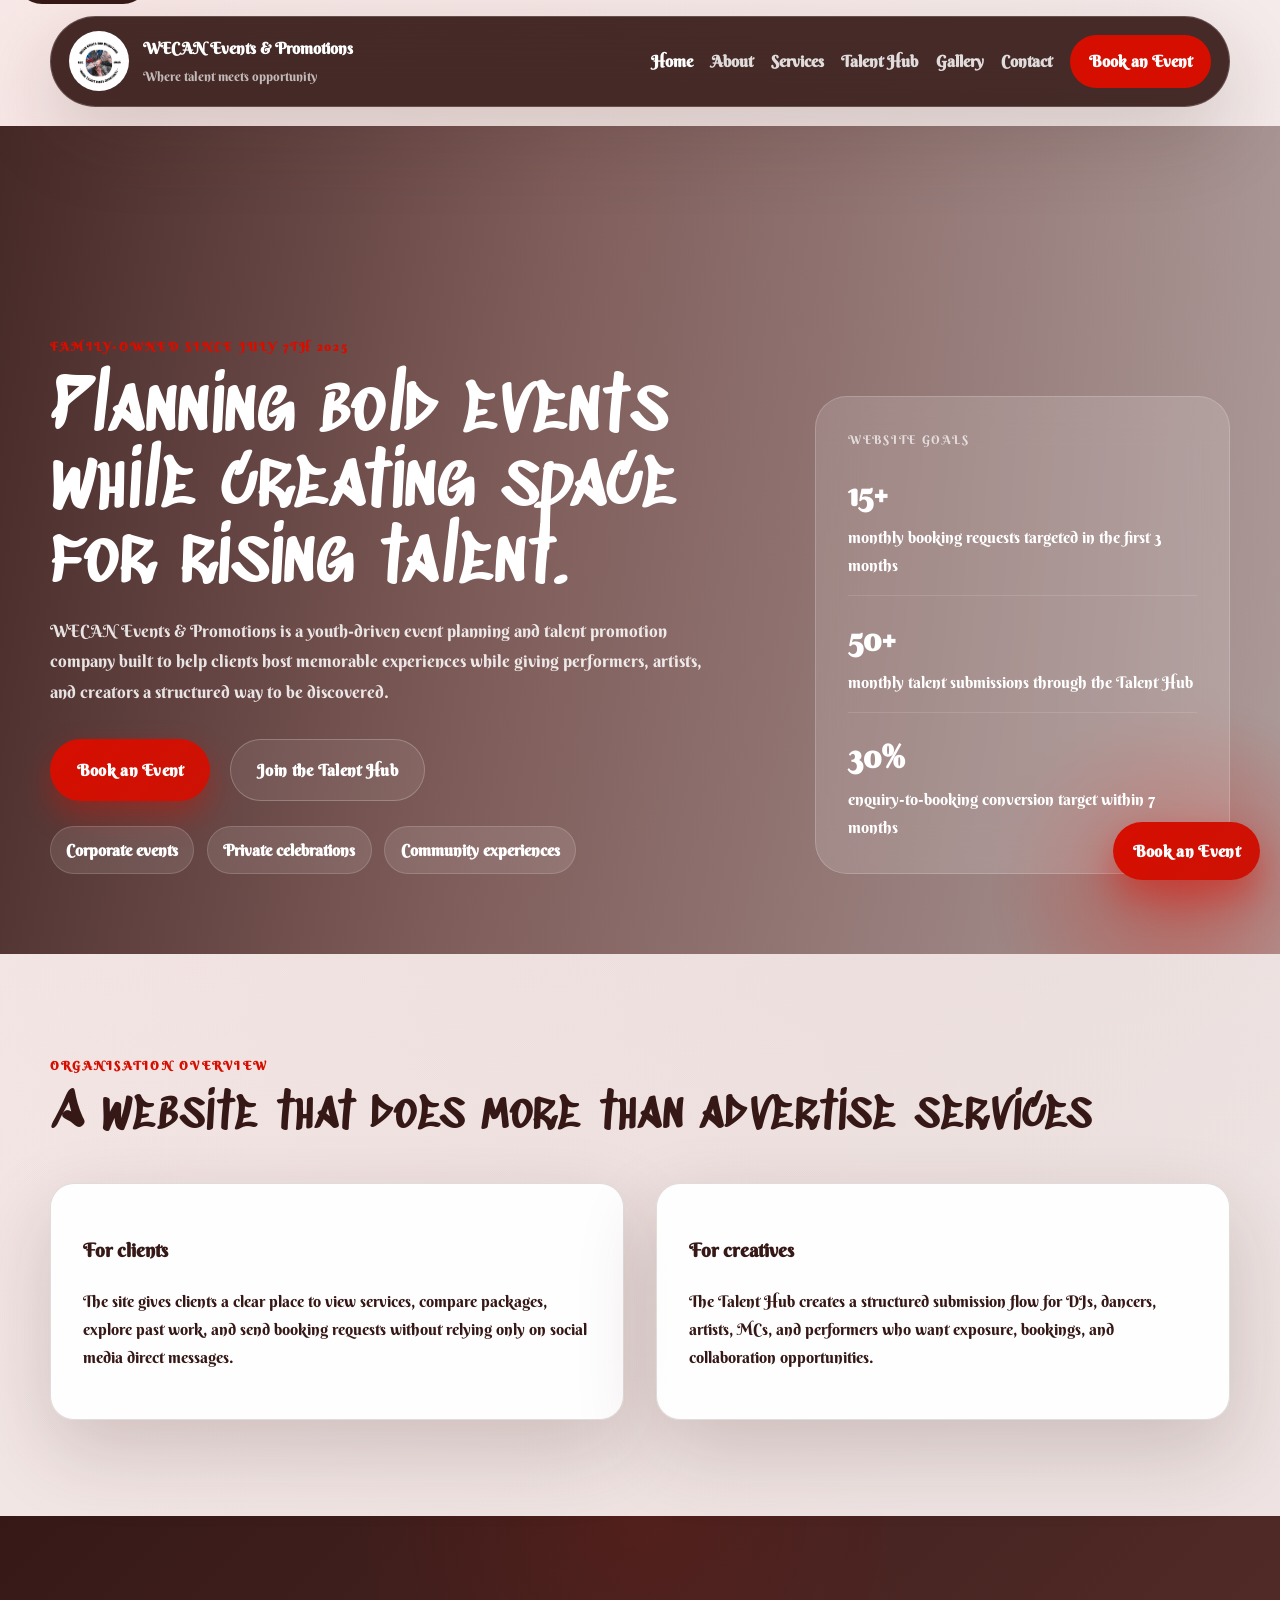
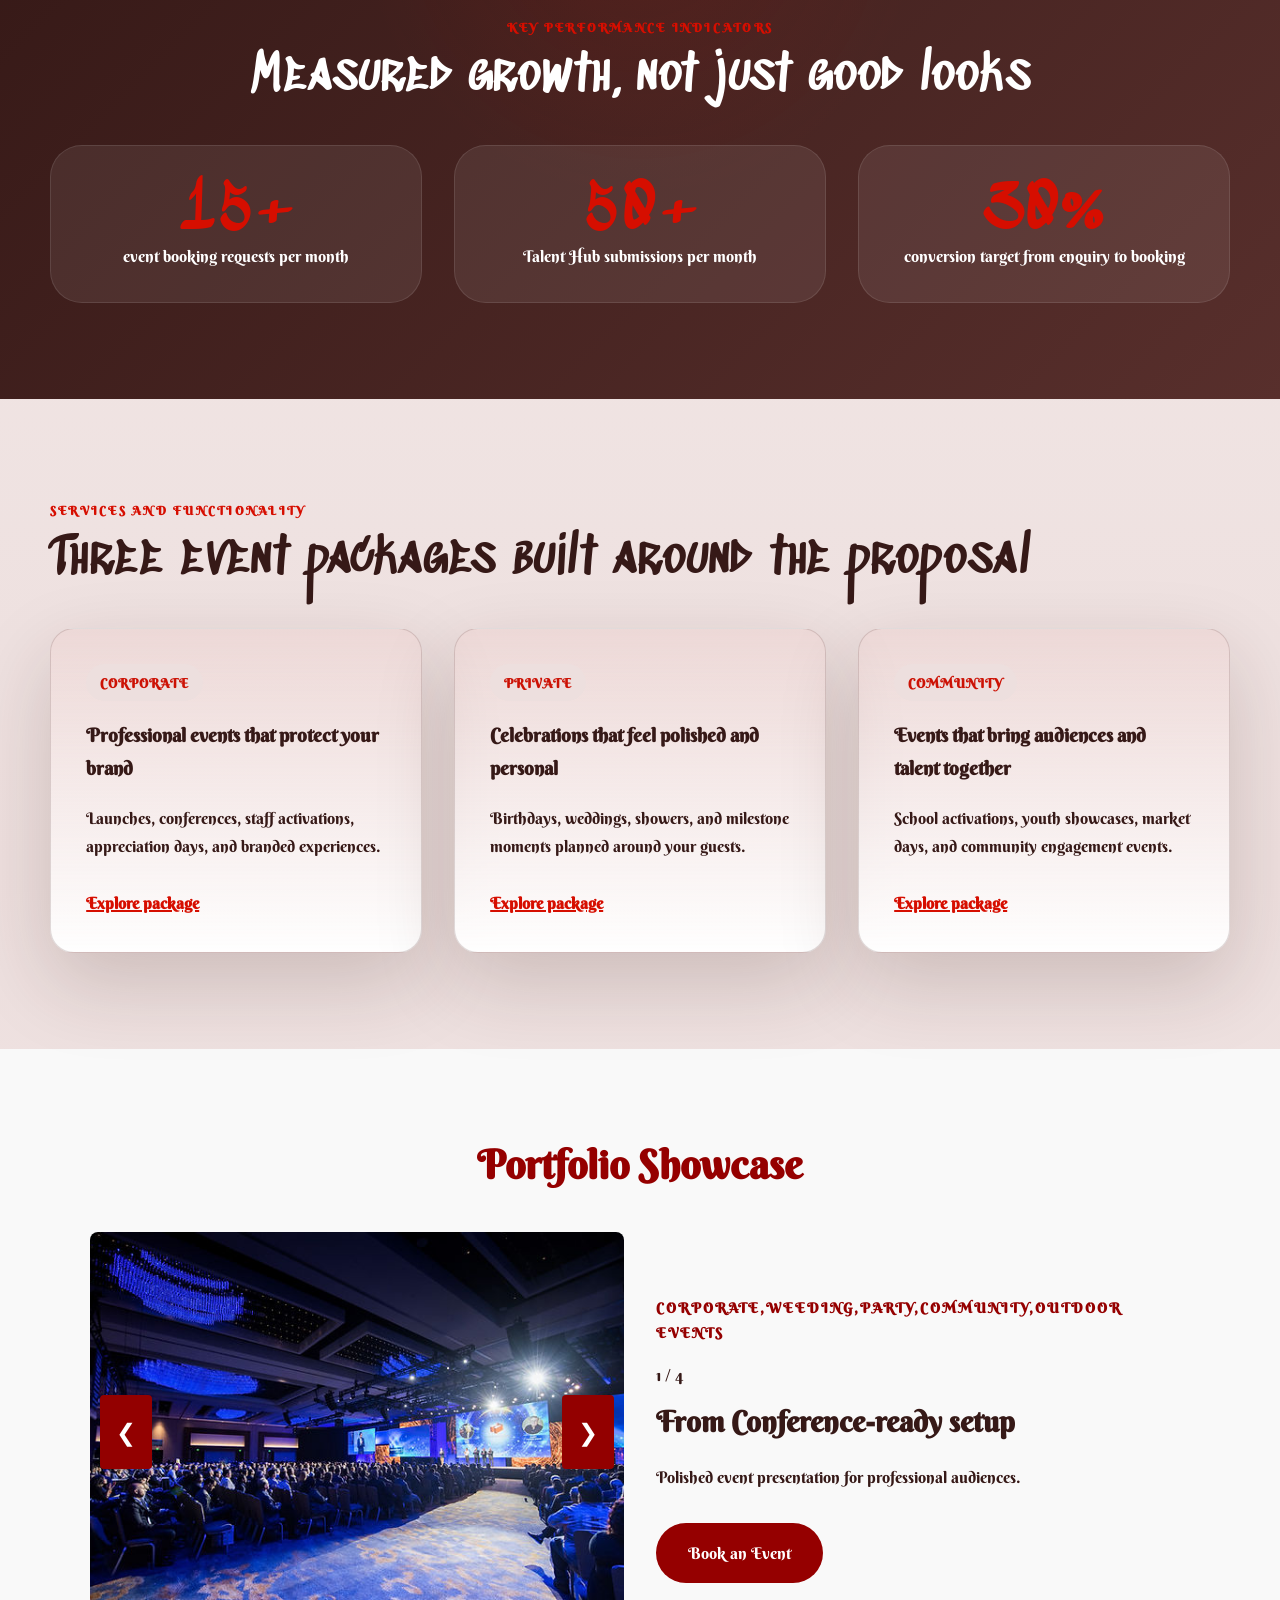
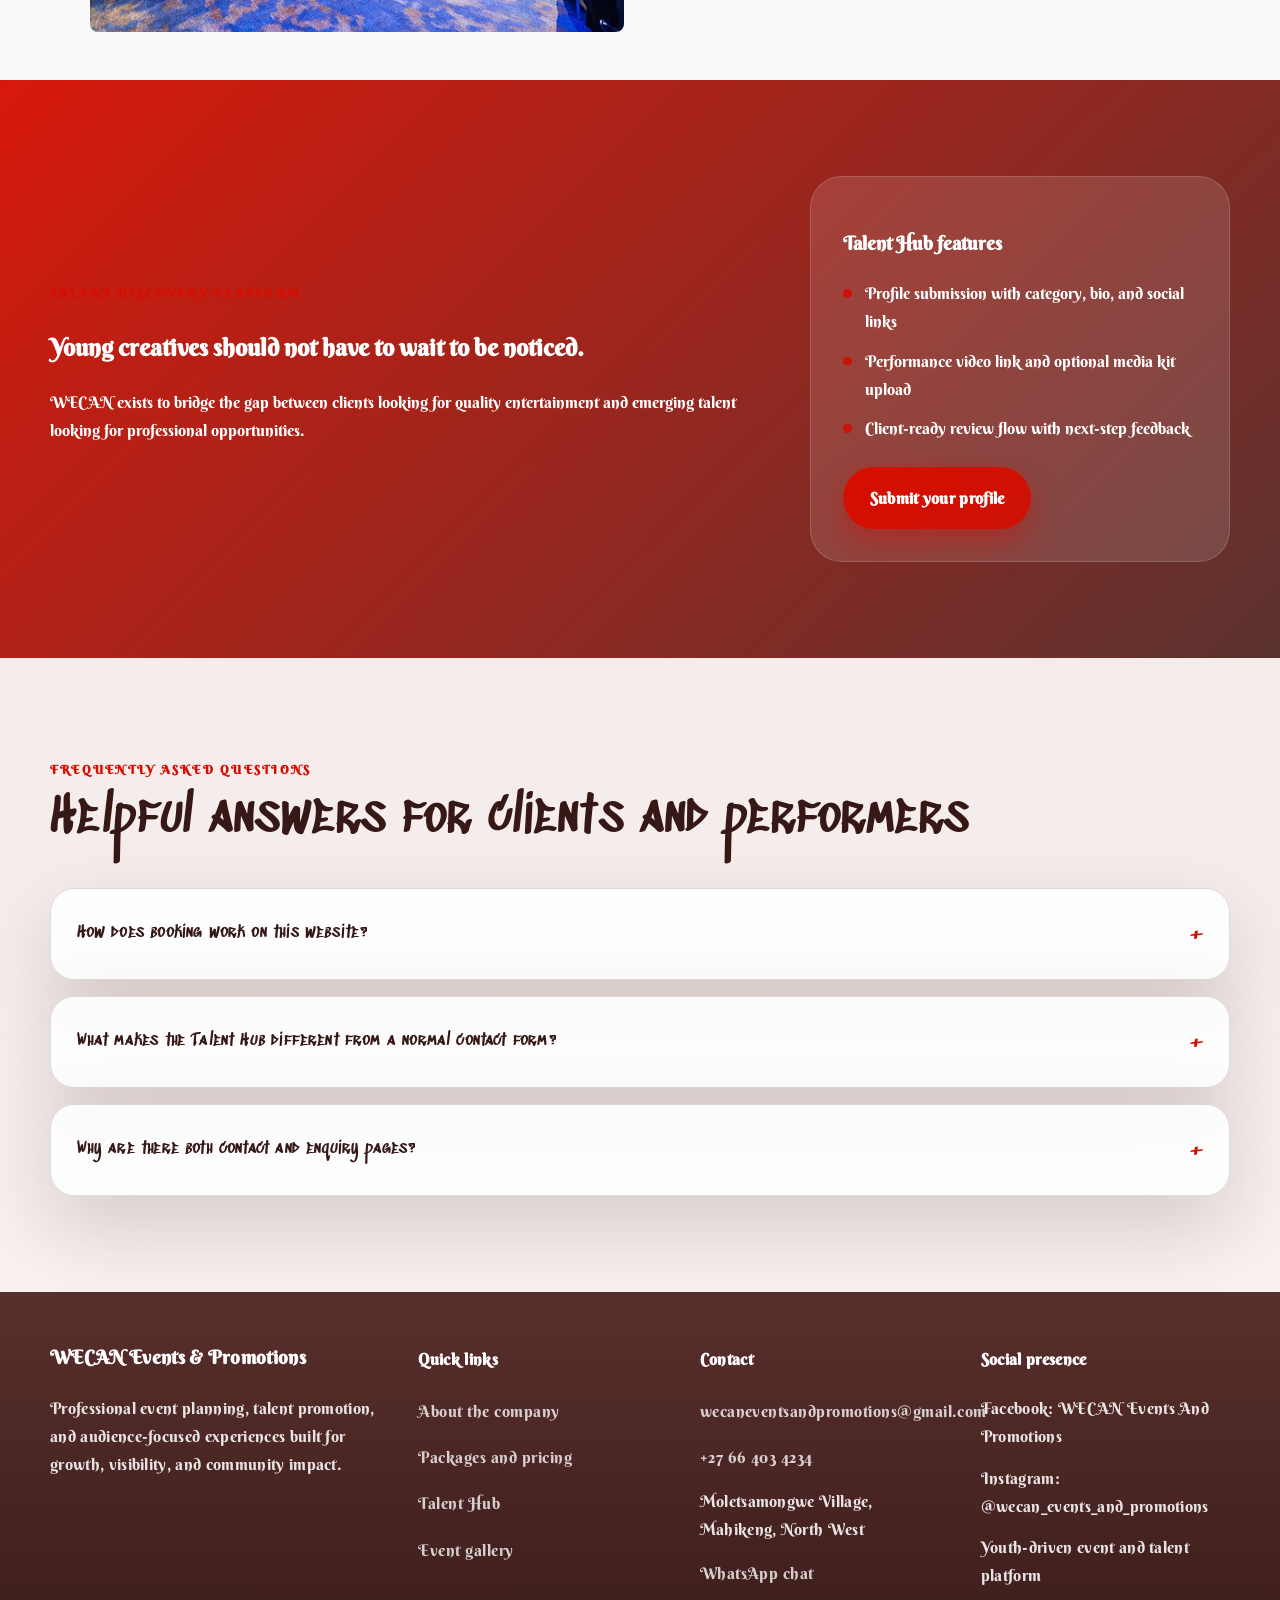
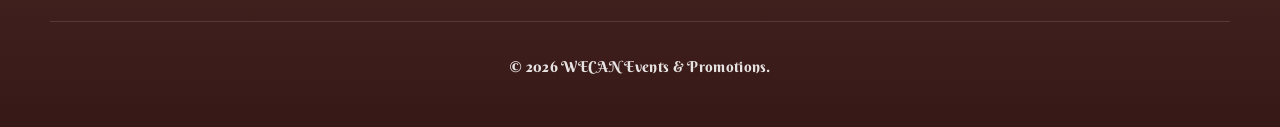
==== index.html @ 738b1f74 "fixed footer email overlapping" ====
<!DOCTYPE html>
<html lang="en">
<head>
    <meta charset="UTF-8">
    <meta name="viewport" content="width=device-width, initial-scale=1.0">
    <title>WECAN Events &amp; Promotions | Planning events and opening doors for talent</title>
    <meta name="description" content="WECAN Events &amp; Promotions plans corporate, private, and community events while creating real performance opportunities for emerging talent.">
    <meta name="keywords" content="WECAN Events, event planning, talent promotion, corporate events, private events, community events, Mahikeng events">
    <meta property="og:title" content="WECAN Events &amp; Promotions">
    <meta property="og:description" content="Professional event planning and a youth-focused talent discovery platform in Southern Africa.">
    <meta property="og:type" content="website">
    <meta property="og:image" content="images/logo.png">
    <meta property="og:url" content="https://wecan-events-and-promotions.co.za/index.html">
    <link rel="canonical" href="https://wecan-events-and-promotions.co.za/index.html">
    <link rel="preconnect" href="https://fonts.googleapis.com">
    <link rel="preconnect" href="https://fonts.gstatic.com" crossorigin>
    <link href="https://fonts.googleapis.com/css2?family=Berkshire+Swash&family=Sedgwick+Ave+Display&display=swap" rel="stylesheet">
    <link rel="stylesheet" href="css/style.css">
</head>
<body data-page="home">
    <a class="skip-link" href="#main-content">Skip to content</a>

    <!-- Shared header -->
    <header class="site-header">
        <div class="topbar shell">
            <a class="brand" href="index.html" aria-label="WECAN Events and Promotions home page">
                <img src="images/logo.png" alt="WECAN Events and Promotions logo">
                <span class="brand-copy">
                    <strong>WECAN Events &amp; Promotions</strong>
                    <small>Where talent meets opportunity</small>
                </span>
            </a>

            <button class="menu-toggle" type="button" aria-expanded="false" aria-controls="site-navigation">
                Menu
            </button>

            <nav class="site-nav" id="site-navigation" aria-label="Primary navigation">
                <a href="index.html" aria-current="page">Home</a>
                <a href="about.html">About</a>
                <a href="services.html">Services</a>
                <a href="talent.html">Talent Hub</a>
                <a href="gallery.html">Gallery</a>
                <a href="contact.html">Contact</a>
                <a class="nav-cta" href="enquiry.html">Book an Event</a>
            </nav>
        </div>
    </header>

    <main id="main-content">
        <!-- Hero -->
        <section class="hero-shell" style="--hero-image: url('images/outdoorevent.jpg');">
            <div class="shell hero-layout">
                <div class="hero-copy reveal">
                    <span class="eyebrow">Family-owned since July 7th 2025</span>
                    <h1>Planning bold events while creating space for rising talent.</h1>
                    <p class="lead">
                        WECAN Events &amp; Promotions is a youth-driven event planning and talent promotion company
                        built to help clients host memorable experiences while giving performers, artists, and creators
                        a structured way to be discovered.
                    </p>

                    <div class="button-row">
                        <a class="button button-primary" href="enquiry.html">Book an Event</a>
                        <a class="button button-secondary" href="talent.html">Join the Talent Hub</a>
                    </div>

                    <ul class="hero-tags" aria-label="Key focus areas">
                        <li>Corporate events</li>
                        <li>Private celebrations</li>
                        <li>Community experiences</li>
                    </ul>
                </div>

                <aside class="hero-panel reveal">
                    <p class="panel-label">Website goals</p>
                    <div class="panel-stat">
                        <strong>15+</strong>
                        <span>monthly booking requests targeted in the first 3 months</span>
                    </div>
                    <div class="panel-stat">
                        <strong>50+</strong>
                        <span>monthly talent submissions through the Talent Hub</span>
                    </div>
                    <div class="panel-stat">
                        <strong>30%</strong>
                        <span>enquiry-to-booking conversion target within 7 months</span>
                    </div>
                </aside>
            </div>
        </section>

        <!-- Overview -->
        <section class="section shell reveal">
            <div class="section-heading">
                <span class="eyebrow">Organisation overview</span>
                <h2>A website that does more than advertise services</h2>
            </div>

            <div class="split-grid">
                <article class="surface-card">
                    <h3>For clients</h3>
                    <p>
                        The site gives clients a clear place to view services, compare packages, explore past work,
                        and send booking requests without relying only on social media direct messages.
                    </p>
                </article>

                <article class="surface-card">
                    <h3>For creatives</h3>
                    <p>
                        The Talent Hub creates a structured submission flow for DJs, dancers, artists, MCs, and
                        performers who want exposure, bookings, and collaboration opportunities.
                    </p>
                </article>
            </div>
        </section>

        <!-- KPI counters -->
        <section class="section section-dark">
            <div class="shell">
                <div class="section-heading centered reveal">
                    <span class="eyebrow">Key performance indicators</span>
                    <h2>Measured growth, not just good looks</h2>
                </div>

                <div class="stats-grid">
                    <article class="stat-card reveal">
                        <strong data-counter="15" data-suffix="+">0</strong>
                        <span>event booking requests per month</span>
                    </article>
                    <article class="stat-card reveal">
                        <strong data-counter="50" data-suffix="+">0</strong>
                        <span>Talent Hub submissions per month</span>
                    </article>
                    <article class="stat-card reveal">
                        <strong data-counter="30" data-suffix="%">0</strong>
                        <span>conversion target from enquiry to booking</span>
                    </article>
                </div>
            </div>
        </section>

        <!-- Services preview -->
        <section class="section shell reveal">
            <div class="section-heading">
                <span class="eyebrow">Services and functionality</span>
                <h2>Three event packages built around the proposal</h2>
            </div>

            <div class="card-grid">
                <article class="service-preview-card">
                    <span class="pill">Corporate</span>
                    <h3>Professional events that protect your brand</h3>
                    <p>Launches, conferences, staff activations, appreciation days, and branded experiences.</p>
                    <a href="services.html">Explore package</a>
                </article>

                <article class="service-preview-card">
                    <span class="pill">Private</span>
                    <h3>Celebrations that feel polished and personal</h3>
                    <p>Birthdays, weddings, showers, and milestone moments planned around your guests.</p>
                    <a href="services.html">Explore package</a>
                </article>

                <article class="service-preview-card">
                    <span class="pill">Community</span>
                    <h3>Events that bring audiences and talent together</h3>
                    <p>School activations, youth showcases, market days, and community engagement events.</p>
                    <a href="services.html">Explore package</a>
                </article>
            </div>
        </section>

        <!-- Gallery preview -->
        <section class="portfolio-section">
    <h2>Portfolio Showcase</h2>
    
    <div class="portfolio-container">
        <!-- Slideshow -->
        <div class="slideshow">
            <div class="slide active">
                <img src="images/corporate.jpg" alt="Corporate event">
            </div>
            <div class="slide">
                <img src="images/wedding.jpg" alt="Wedding event">
            </div>
            <div class="slide">
                <img src="images/party.jpg" alt="Party event">
            </div>
            <div class="slide">
                <img src="images/outdoorevent.jpg" alt="Outdoor event">
            </div>

            <button class="prev" onclick="changeSlide(-1)">❮</button>
            <button class="next" onclick="changeSlide(1)">❯</button>
        </div>
        
        <!-- Info on the right -->
        <div class="portfolio-info">
            <h3 class="category">CORPORATE,WEEDING,PARTY,COMMUNITY,OUTDOOR EVENTS</h3><div class="slide-indicator">1 / 4</div>
            <h4>From Conference-ready setup </h4>
            <p>Polished event presentation for professional audiences.</p>
            <a href="enquiry.html" class="book-btn">Book an Event</a>
        </div>
    </div>
</section>

        <!-- Talent CTA -->
        <section class="section section-accent">
            <div class="shell two-column-callout">
                <div class="reveal">
                    <span class="eyebrow">Talent discovery platform</span>
                    <h2>Young creatives should not have to wait to be noticed.</h2>
                    <p>
                        WECAN exists to bridge the gap between clients looking for quality entertainment and emerging
                        talent looking for professional opportunities.
                    </p>
                </div>

                <div class="checklist-card reveal">
                    <h3>Talent Hub features</h3>
                    <ul class="checklist">
                        <li>Profile submission with category, bio, and social links</li>
                        <li>Performance video link and optional media kit upload</li>
                        <li>Client-ready review flow with next-step feedback</li>
                    </ul>
                    <a class="button button-primary" href="talent.html">Submit your profile</a>
                </div>
            </div>
        </section>

        <!-- FAQ accordion -->
        <section class="section shell reveal">
            <div class="section-heading">
                <span class="eyebrow">Frequently asked questions</span>
                <h2>Helpful answers for clients and performers</h2>
            </div>

            <div class="accordion" data-accordion>
                <article class="accordion-item">
                    <button class="accordion-trigger" type="button" aria-expanded="false">
                        How does booking work on this website?
                    </button>
                    <div class="accordion-panel">
                        <p>
                            Clients complete the enquiry form, choose an event package, and share the date, guest count,
                            location, and goals. The website then gives a quick budget estimate and WECAN follows up with
                            a tailored consultation.
                        </p>
                    </div>
                </article>

                <article class="accordion-item">
                    <button class="accordion-trigger" type="button" aria-expanded="false">
                        What makes the Talent Hub different from a normal contact form?
                    </button>
                    <div class="accordion-panel">
                        <p>
                            The Talent Hub is designed specifically for creatives. It captures a performance category,
                            short bio, city, social links, and media so the team can review submissions professionally.
                        </p>
                    </div>
                </article>

                <article class="accordion-item">
                    <button class="accordion-trigger" type="button" aria-expanded="false">
                        Why are there both contact and enquiry pages?
                    </button>
                    <div class="accordion-panel">
                        <p>
                            The enquiry page focuses on event bookings and pricing. The contact page is for general
                            messages, partnerships, press, feedback, and other communication that is not a booking request.
                        </p>
                    </div>
                </article>
            </div>
        </section>
    </main>

    <!-- Shared footer -->
    <footer class="site-footer">
        <div class="shell footer-grid">
            <div>
                <h3>WECAN Events &amp; Promotions</h3>
                <p>
                    Professional event planning, talent promotion, and audience-focused experiences built for growth,
                    visibility, and community impact.
                </p>
            </div>

            <div>
                <h4>Quick links</h4>
                <ul class="footer-links">
                    <li><a href="about.html">About the company</a></li>
                    <li><a href="services.html">Packages and pricing</a></li>
                    <li><a href="talent.html">Talent Hub</a></li>
                    <li><a href="gallery.html">Event gallery</a></li>
                </ul>
            </div>

            <div>
                <h4>Contact</h4>
                <ul class="footer-links">
                    <li><a href="mailto:wecaneventsandpromotions@gmail.com">wecaneventsandpromotions@gmail.com</a></li>
                    <li><a href="tel:+27664034234">+27 66 403 4234</a></li>
                    <li>Moletsamongwe Village, Mahikeng, North West</li>
                    <li><a href="https://wa.me/27664034234">WhatsApp chat</a></li>
                </ul>
            </div>

            <div>
                <h4>Social presence</h4>
                <ul class="footer-links">
                    <li>Facebook: WECAN Events And Promotions</li>
                    <li>Instagram: @wecan_events_and_promotions</li>
                    <li>Youth-driven event and talent platform</li>
                </ul>
            </div>
        </div>

        <div class="shell footer-bottom">
            <p>&copy; <span id="current-year">2026</span> WECAN Events &amp; Promotions.</p>
        </div>
    </footer>

    <a class="floating-cta" href="enquiry.html">Book an Event</a>

    <script src="js/main.js" defer></script>
</body>
</html>
---- css/style.css ----
:root {
    /* Handcrafted Warm Color System from Website Stylekit */
    --bg: #FAF5F4;
    --bg-soft: #EDDFDE;
    --surface: rgba(255, 255, 255, 0.95);
    --surface-strong: #FFFFFF;
    --ink: #361917;
    --ink-soft: #582F2C;
    --brand: #D60E00;
    --brand-deep: #CC1205;
    --brand-soft: #EDDFDE;
    --accent: #CC1205;
    --accent-soft: #D60E00;
    --dark: #361917;
    --dark-soft: #582F2C;
    --brown: #6B4A47;
    --line: rgba(54, 25, 23, 0.15);
    --shadow: 0 30px 80px rgba(54, 25, 23, 0.18);
    --shadow-strong: 0 40px 100px rgba(54, 25, 23, 0.25);
    --radius-xl: 32px;
    --radius-lg: 24px;
    --radius-md: 18px;
    --radius-sm: 12px;
    --shell: min(1180px, calc(100vw - 2.5rem));
}

/* Global reset and defaults */
*,
*::before,
*::after {
    box-sizing: border-box;
}

html {
    scroll-behavior: smooth;
}

body {
    margin: 0;
    font-family: 'Berkshire Swash', cursive;
    font-size: 1rem;
    line-height: 1.75;
    color: var(--ink);
    background:
        radial-gradient(circle at top left, rgba(214, 14, 0, 0.06), transparent 35%),
        radial-gradient(circle at 85% 15%, rgba(107, 74, 71, 0.08), transparent 30%),
        linear-gradient(180deg, #FAF5F4 0%, #EDDFDE 50%, #FAF5F4 100%);
}

img {
    max-width: 100%;
    display: block;
}

a {
    color: inherit;
}

button,
input,
select,
textarea {
    font: inherit;
}

button {
    cursor: pointer;
}

iframe {
    border: 0;
}

[hidden],
.is-hidden {
    display: none !important;
}

.shell {
    width: var(--shell);
    margin: 0 auto;
}

.skip-link {
    position: absolute;
    left: 1rem;
    top: -3rem;
    background: var(--dark);
    color: #fff;
    padding: 0.75rem 1rem;
    border-radius: 999px;
    z-index: 1000;
    text-decoration: none;
}

.skip-link:focus {
    top: 1rem;
}

.eyebrow {
    display: inline-flex;
    align-items: center;
    gap: 0.5rem;
    font-size: 0.78rem;
    letter-spacing: 0.18em;
    text-transform: uppercase;
    color: var(--brand);
    font-weight: 900;
}

.lead {
    font-size: 1.08rem;
    color: rgba(255, 255, 255, 0.86);
}

.button-row {
    display: flex;
    flex-wrap: wrap;
    gap: 1.25rem;
    margin: 2rem 0 1.5rem;
}

.button {
    display: inline-flex;
    align-items: center;
    justify-content: center;
    gap: 0.6rem;
    min-height: 3.2rem;
    padding: 1rem 1.6rem;
    border-radius: 999px;
    border: 1px solid transparent;
    font-weight: 700;
    text-decoration: none;
    letter-spacing: 0.02em;
    transition: transform 180ms ease, box-shadow 180ms ease, background-color 180ms ease, color 180ms ease;
}

.button:hover,
.button:focus-visible {
    transform: translateY(-2px);
}

.button-primary {
    background: linear-gradient(135deg, var(--brand) 0%, var(--accent) 100%);
    color: #FFFFFF;
    box-shadow: 0 14px 30px rgba(214, 14, 0, 0.4);
}

.button-secondary {
    background: rgba(255, 255, 255, 0.08);
    border-color: rgba(255, 255, 255, 0.22);
    color: #fff;
}

.section {
    padding: 6rem 0;
}

.section-dark {
    background:
        radial-gradient(circle at top, rgba(214, 14, 0, 0.1), transparent 35%),
        linear-gradient(135deg, var(--dark) 0%, var(--dark-soft) 100%);
    color: #fff;
}

.section-accent {
    background:
        linear-gradient(135deg, rgba(214, 14, 0, 0.95) 0%, rgba(88, 47, 44, 0.98) 100%);
    color: #fff;
}

.section-heading {
    margin-bottom: 2.5rem;
}

.section-heading.centered {
    text-align: center;
}

.section-heading h2,
.hero-copy h1,
.page-hero-copy h1,
.feature-copy h2,
.mission-card h3,
.stat-card strong,
.accordion-trigger,
.status-panel h3,
.lightbox-copy h2 {
    font-family: 'Sedgwick Ave Display', cursive;
    font-weight: 400;
}

.section-heading h2 {
    margin: 0.5rem 0 0;
    font-size: clamp(2rem, 4vw, 3.4rem);
    line-height: 1.12;
}

/* Header and navigation */
.site-header {
    position: sticky;
    top: 0;
    z-index: 40;
    padding-top: 1rem;
}

.topbar {
    display: flex;
    align-items: center;
    justify-content: space-between;
    gap: 1rem;
    padding: 0.9rem 1.1rem;
    border: 1px solid rgba(255, 255, 255, 0.18);
    border-radius: 999px;
    backdrop-filter: blur(20px);
    background: rgba(54, 25, 23, 0.92);
    box-shadow: var(--shadow);
}

.brand {
    display: inline-flex;
    align-items: center;
    gap: 0.9rem;
    text-decoration: none;
    color: #fff;
    min-width: 0;
}

.brand img {
    width: 60px;
    height: 60px;
    border-radius: 50%;
    object-fit: cover;
    background: #fff;
    border: 2px solid rgba(255, 255, 255, 0.18);
}

.brand-copy {
    display: grid;
    gap: 0.15rem;
}

.brand-copy strong {
    font-size: 0.98rem;
}

.brand-copy small {
    color: rgba(255, 255, 255, 0.68);
}

.site-nav {
    display: flex;
    align-items: center;
    gap: 1.1rem;
}

.site-nav a {
    color: rgba(255, 255, 255, 0.84);
    text-decoration: none;
    font-weight: 700;
    transition: color 180ms ease;
}

.site-nav a:hover,
.site-nav a:focus-visible,
.site-nav a[aria-current="page"] {
    color: #fff;
}

.nav-cta {
    padding: 0.78rem 1.2rem;
    background: var(--brand);
    color: #fff !important;
    border-radius: 999px;
    font-weight: 700;
}

.menu-toggle {
    display: none;
    padding: 0.8rem 1rem;
    border-radius: 999px;
    border: 1px solid rgba(255, 255, 255, 0.18);
    background: transparent;
    color: #fff;
    font-weight: 800;
}

/* Hero sections */
.hero-shell,
.page-hero {
    position: relative;
    margin-top: 1.2rem;
    overflow: hidden;
}

.hero-shell::before,
.page-hero::before {
    content: "";
    position: absolute;
    inset: 0;
    background:
        linear-gradient(100deg, rgba(54, 25, 23, 0.92) 0%, rgba(88, 47, 44, 0.75) 40%, rgba(54, 25, 23, 0.35) 100%),
        var(--hero-image) center / cover no-repeat;
}

.hero-shell::after,
.page-hero::after {
    content: "";
    position: absolute;
    inset: auto -6rem -8rem auto;
    width: 24rem;
    height: 24rem;
    border-radius: 50%;
    background: radial-gradient(circle, rgba(214, 14, 0, 0.35), transparent 68%);
    filter: blur(10px);
}

.hero-layout,
.page-hero-copy {
    position: relative;
    z-index: 1;
}

.hero-layout {
    display: grid;
    grid-template-columns: minmax(0, 1.5fr) minmax(280px, 0.85fr);
    gap: 2rem;
    align-items: end;
    min-height: min(92vh, 880px);
    padding: 7rem 0 5rem;
}

.hero-copy h1,
.page-hero-copy h1 {
    margin: 0.9rem 0 1rem;
    color: #fff;
    font-size: clamp(2.6rem, 6vw, 5.2rem);
    line-height: 0.98;
}

.hero-copy p,
.page-hero-copy p {
    max-width: 42rem;
    color: rgba(255, 255, 255, 0.86);
}

.hero-tags {
    display: flex;
    flex-wrap: wrap;
    gap: 0.8rem;
    padding: 0;
    margin: 1.6rem 0 0;
    list-style: none;
}

.hero-tags li {
    padding: 0.55rem 0.95rem;
    border-radius: 999px;
    background: rgba(255, 255, 255, 0.11);
    border: 1px solid rgba(255, 255, 255, 0.15);
    color: #fff;
    font-weight: 700;
}

.hero-panel {
    padding: 2rem;
    border-radius: var(--radius-xl);
    background: rgba(255, 255, 255, 0.14);
    backdrop-filter: blur(20px);
    border: 1px solid rgba(255, 255, 255, 0.18);
    color: #fff;
}

.panel-label {
    margin: 0 0 1rem;
    text-transform: uppercase;
    letter-spacing: 0.14em;
    font-size: 0.78rem;
    color: rgba(255, 255, 255, 0.7);
}

.panel-stat + .panel-stat {
    margin-top: 1rem;
    padding-top: 1rem;
    border-top: 1px solid rgba(255, 255, 255, 0.12);
}

.panel-stat strong {
    display: block;
    font-size: 2rem;
}

.page-hero {
    padding: 6rem 0 3.5rem;
}

.page-hero-copy {
    padding: 6rem 0 4rem;
}

/* Cards and layout helpers */
.split-grid,
.card-grid,
.footer-grid,
.location-grid,
.timeline-grid,
.stats-grid,
.form-layout,
.two-column-callout {
    display: grid;
    gap: 2rem;
}

.split-grid {
    grid-template-columns: repeat(2, minmax(0, 1fr));
}

.card-grid {
    grid-template-columns: repeat(3, minmax(0, 1fr));
}

.footer-grid {
    grid-template-columns: 1.35fr repeat(3, minmax(0, 1fr));
}

.timeline-grid {
    grid-template-columns: repeat(auto-fit, minmax(220px, 1fr));
}

.two-column-callout {
    grid-template-columns: minmax(0, 1fr) minmax(280px, 420px);
    align-items: center;
}

.surface-card,
.service-preview-card,
.mission-card,
.profile-card,
.timeline-card,
.status-panel,
.location-card {
    padding: 2rem;
    border-radius: var(--radius-lg);
    background: var(--surface);
    border: 1px solid var(--line);
    box-shadow: var(--shadow);
}

.section-dark .mission-card,
.section-dark .timeline-card,
.section-dark .location-card,
.section-accent .timeline-card {
    background: rgba(255, 255, 255, 0.09);
    border-color: rgba(255, 255, 255, 0.16);
    color: #fff;
}

.section-dark .timeline-card span,
.section-accent .timeline-card span {
    color: var(--accent-soft);
}

.tinted-card {
    background: linear-gradient(180deg, rgba(214, 14, 0, 0.08), rgba(255, 255, 255, 0.94));
}

.pill {
    display: inline-flex;
    width: fit-content;
    padding: 0.45rem 0.85rem;
    border-radius: 999px;
    background: var(--brand-soft);
    color: var(--brand-deep);
    font-size: 0.8rem;
    font-weight: 700;
    letter-spacing: 0.08em;
    text-transform: uppercase;
}

.service-preview-card {
    background: linear-gradient(180deg, rgba(214, 14, 0, 0.04), rgba(255, 255, 255, 0.96));
    padding: 2.2rem;
}

.service-preview-card a {
    display: inline-flex;
    margin-top: 0.8rem;
    font-weight: 900;
    color: var(--brand);
    text-decoration-thickness: 2px;
}

.feature-band {
    display: grid;
    grid-template-columns: minmax(0, 1fr) minmax(280px, 440px);
    gap: 2rem;
    align-items: center;
}

.image-stack {
    display: grid;
    gap: 0.9rem;
    grid-template-columns: 1fr 1fr;
}

.image-stack img {
    min-height: 180px;
    border-radius: var(--radius-lg);
    object-fit: cover;
    box-shadow: var(--shadow);
}

.image-stack img:first-child {
    grid-column: 1 / -1;
}

.checklist-card {
    padding: 2rem;
    border-radius: var(--radius-xl);
    border: 1px solid rgba(255, 255, 255, 0.16);
    background: rgba(255, 255, 255, 0.12);
}

.checklist {
    list-style: none;
    padding: 0;
    margin: 1.1rem 0 1.6rem;
}

.checklist li {
    position: relative;
    padding-left: 1.4rem;
    margin-top: 0.7rem;
}

.checklist li::before {
    content: "";
    position: absolute;
    left: 0;
    top: 0.62rem;
    width: 0.55rem;
    height: 0.55rem;
    border-radius: 50%;
    background: var(--accent);
}

.checklist.compact {
    margin: 1rem 0;
}

.stats-grid {
    grid-template-columns: repeat(3, minmax(0, 1fr));
}

.stat-card {
    padding: 2rem;
    border-radius: var(--radius-xl);
    background: rgba(255, 255, 255, 0.08);
    border: 1px solid rgba(255, 255, 255, 0.1);
    text-align: center;
}

.stat-card strong {
    display: block;
    font-size: clamp(2.6rem, 5vw, 4.5rem);
    line-height: 1;
    color: var(--accent-soft);
}

.timeline-card span {
    display: inline-flex;
    margin-bottom: 1rem;
    font-size: 0.95rem;
    font-weight: 900;
    letter-spacing: 0.12em;
    text-transform: uppercase;
}

.service-meta {
    display: flex;
    flex-direction: column;
    gap: 0.25rem;
    margin-top: 1rem;
    color: var(--ink-soft);
}

/* Services page */
.filter-shell {
    display: grid;
    gap: 1rem;
    margin-bottom: 2rem;
}

.search-field {
    display: grid;
    gap: 0.55rem;
    max-width: 38rem;
}

.search-field span {
    font-weight: 800;
}

.search-field input,
.field input,
.field select,
.field textarea {
    width: 100%;
    border: 1px solid rgba(63, 31, 93, 0.16);
    border-radius: var(--radius-sm);
    background: rgba(255, 255, 255, 0.92);
    padding: 0.95rem 1rem;
    color: var(--ink);
    transition: border-color 180ms ease, box-shadow 180ms ease, background-color 180ms ease;
}

.search-field input:focus,
.field input:focus,
.field select:focus,
.field textarea:focus {
    outline: none;
    border-color: var(--brand);
    box-shadow: 0 0 0 4px rgba(106, 13, 173, 0.12);
    background: #fff;
}

.filter-bar {
    display: flex;
    flex-wrap: wrap;
    gap: 0.75rem;
}

.filter-chip {
    padding: 0.72rem 1.1rem;
    border-radius: 999px;
    border: 1px solid var(--line);
    background: rgba(255, 255, 255, 0.86);
    color: var(--ink);
    font-weight: 800;
}

.filter-chip.is-active {
    background: var(--dark);
    color: #fff;
    border-color: var(--dark);
}

.services-grid {
    display: grid;
    grid-template-columns: repeat(3, minmax(0, 1fr));
    gap: 1.5rem;
}

.service-card,
.gallery-card {
    overflow: hidden;
    border-radius: var(--radius-xl);
    background: rgba(255, 255, 255, 0.92);
    border: 1px solid var(--line);
    box-shadow: var(--shadow);
}

.service-card img,
.gallery-card img {
    width: 100%;
    height: 235px;
    object-fit: cover;
}

.service-card-body,
.gallery-card-body {
    padding: 1.6rem;
}

.gallery-grid {
    display: grid;
    grid-template-columns: repeat(3, minmax(0, 1fr));
    gap: 2rem;
    margin-top: 2rem;
}

.gallery-card .button {
    margin-top: 0.9rem;
}

.empty-state {
    margin-top: 1rem;
    padding: 1rem 1.2rem;
    border-radius: var(--radius-md);
    background: rgba(255, 255, 255, 0.72);
    border: 1px dashed rgba(54, 25, 23, 0.25);
}

.table-wrapper {
    overflow-x: auto;
    border-radius: var(--radius-lg);
}

.comparison-table {
    width: 100%;
    border-collapse: collapse;
    overflow: hidden;
    background: rgba(255, 255, 255, 0.05);
}

.comparison-table th,
.comparison-table td {
    padding: 1rem 1.1rem;
    border-bottom: 1px solid rgba(255, 255, 255, 0.12);
    text-align: left;
}

.comparison-table thead th {
    background: rgba(255, 255, 255, 0.08);
    color: #EDDFDE;
    font-weight: 700;
    letter-spacing: 0.02em;
    padding: 1.2rem 1.1rem;
}

/* Forms */
.form-layout {
    grid-template-columns: minmax(0, 1.4fr) minmax(280px, 0.8fr);
    align-items: start;
}

.form-shell {
    padding: 2rem;
    border-radius: var(--radius-xl);
    background: rgba(255, 255, 255, 0.96);
    border: 1px solid var(--line);
    box-shadow: var(--shadow);
}

.field-grid {
    display: grid;
    grid-template-columns: repeat(2, minmax(0, 1fr));
    gap: 1rem;
}

.field {
    display: grid;
    gap: 0.5rem;
}

.field span,
.field legend {
    font-weight: 900;
}

.field-full {
    grid-column: 1 / -1;
}

.checkbox-group {
    padding: 1rem;
    border: 1px solid rgba(214, 14, 0, 0.2);
    border-radius: var(--radius-sm);
    background: rgba(214, 14, 0, 0.04);
}

.checkbox-group legend {
    padding: 0 0.3rem;
}

.checkbox-group label,
.consent-field {
    display: flex;
    gap: 0.7rem;
    align-items: flex-start;
    margin-top: 0.6rem;
}

.consent-field {
    margin: 1.1rem 0 1.35rem;
    font-weight: 700;
}

.status-panel {
    position: sticky;
    top: 7.5rem;
    background: linear-gradient(180deg, rgba(255, 255, 255, 0.96), rgba(247, 240, 255, 0.96));
}

.status-panel h3 {
    margin-top: 0;
    font-size: 1.8rem;
}

.status-panel .response-highlight {
    display: inline-flex;
    margin-top: 0.8rem;
    padding: 0.45rem 0.8rem;
    border-radius: 999px;
    background: var(--brand-soft);
    color: var(--brand-deep);
    font-weight: 900;
}

.status-panel .response-group {
    margin-top: 1rem;
    padding-top: 1rem;
    border-top: 1px solid var(--line);
}

/* Contact maps */
.location-grid {
    grid-template-columns: repeat(2, minmax(0, 1fr));
}

.location-card {
    background: rgba(255, 255, 255, 0.08);
    border-color: rgba(255, 255, 255, 0.12);
}

.map-frame {
    width: 100%;
    min-height: 320px;
    margin-top: 1rem;
    border-radius: var(--radius-md);
}

/* Lightbox */
.lightbox {
    position: fixed;
    inset: 0;
    z-index: 60;
    display: grid;
    place-items: center;
}

.lightbox-backdrop {
    position: absolute;
    inset: 0;
    background: rgba(10, 6, 16, 0.82);
    backdrop-filter: blur(10px);
}

.lightbox-dialog {
    position: relative;
    z-index: 1;
    width: min(92vw, 920px);
    max-height: calc(100vh - 3rem);
    overflow: auto;
    padding: 1.1rem;
    border-radius: var(--radius-xl);
    background: rgba(255, 255, 255, 0.96);
    box-shadow: var(--shadow);
}

.lightbox-dialog img {
    width: 100%;
    max-height: 70vh;
    object-fit: cover;
    border-radius: var(--radius-lg);
}

.lightbox-close {
    position: sticky;
    top: 0.2rem;
    margin-left: auto;
    display: inline-flex;
    padding: 0.7rem 1rem;
    border-radius: 999px;
    border: 1px solid var(--line);
    background: #fff;
    font-weight: 800;
}

.lightbox-copy {
    padding: 1.2rem 0 0.4rem;
}

.lightbox-copy h2 {
    margin: 0;
    font-size: 2rem;
}

/* Footer */
.site-footer {
    padding: 2rem 1rem;
    background: linear-gradient(180deg, #582F2C 0%, #361917 100%);
    color: rgba(255, 255, 255, 0.88);
    letter-spacing: 0.02em;
}

.site-footer h3,
.site-footer h4 {
    color: #fff;
}

.footer-links {
    list-style: none;
    padding: 0;
    margin: 0.7rem 0 0;
}

.footer-links li {
    margin-top: 0.85rem;
}

.footer-links a {
    color: rgba(255, 255, 255, 0.78);
    text-decoration: none;
    display: inline-block;
    padding: 0.15rem 0;
    letter-spacing: 0.03em;
}

.footer-bottom {
    margin-top: 2rem;
    padding-top: 1rem;
    border-top: 1px solid rgba(255, 255, 255, 0.12);
    text-align: center;
    font-size: 0.95rem;
}

.floating-cta {
    position: fixed;
    right: 1.25rem;
    bottom: 1.25rem;
    z-index: 25;
    padding: 0.95rem 1.25rem;
    border-radius: 999px;
    background: linear-gradient(135deg, var(--brand) 0%, var(--accent) 100%);
    color: #fff;
    text-decoration: none;
    font-weight: 700;
    box-shadow: 0 18px 36px rgba(214, 14, 0, 0.45);
    letter-spacing: 0.02em;
}

/* Accordion */
.accordion {
    display: grid;
    gap: 1rem;
}

.accordion-item {
    border-radius: var(--radius-lg);
    background: rgba(255, 255, 255, 0.88);
    border: 1px solid var(--line);
    overflow: hidden;
    box-shadow: var(--shadow);
}

.accordion-trigger {
    width: 100%;
    display: flex;
    align-items: center;
    justify-content: space-between;
    gap: 1rem;
    padding: 1.5rem 1.6rem;
    border: 0;
    background: transparent;
    color: var(--ink);
    font-size: 1.1rem;
    text-align: left;
    letter-spacing: 0.01em;
}

.accordion-trigger::after {
    content: "+";
    font-size: 1.5rem;
    color: var(--brand);
    font-weight: 300;
}

.accordion-trigger[aria-expanded="true"]::after {
    content: "-";
}

.accordion-panel {
    display: none;
    padding: 0 1.6rem 1.6rem;
}

.accordion-item.is-open .accordion-panel {
    display: block;
}

/* Motion */
.reveal {
    opacity: 0;
    transform: translateY(26px);
    transition: opacity 700ms ease, transform 700ms ease;
}

.reveal.is-visible {
    opacity: 1;
    transform: translateY(0);
}

/* Responsive adjustments */
@media (max-width: 1080px) {
    .card-grid,
    .services-grid,
    .gallery-grid,
    .stats-grid,
    .footer-grid,
    .location-grid,
    .split-grid,
    .form-layout,
    .feature-band,
    .hero-layout,
    .timeline-grid,
    .two-column-callout {
        grid-template-columns: 1fr;
    }

    .hero-layout {
        min-height: auto;
        padding: 7rem 0 4rem;
    }

    .status-panel {
        position: static;
    }

    .brand-copy small {
        display: none;
    }
}

@media (max-width: 860px) {
    .site-header {
        padding-top: 0.6rem;
    }

    .topbar {
        border-radius: 28px;
        align-items: flex-start;
        flex-wrap: wrap;
    }

    .menu-toggle {
        display: inline-flex;
    }

    .site-nav {
        width: 100%;
        display: none;
        flex-direction: column;
        align-items: stretch;
        gap: 0.8rem;
        padding-top: 0.8rem;
    }

    .site-nav.is-open {
        display: flex;
    }

    .site-nav a {
        padding: 0.2rem 0;
    }

    .nav-cta {
        text-align: center;
    }

    .field-grid {
        grid-template-columns: 1fr;
    }
}

@media (max-width: 640px) {
    body {
        font-size: 0.98rem;
    }

    .section,
    .page-hero,
    .hero-shell {
        overflow: clip;
    }

    .hero-copy h1,
    .page-hero-copy h1 {
        line-height: 1.02;
    }

    .brand img {
        width: 52px;
        height: 52px;
    }

    .button-row,
    .filter-bar,
    .hero-tags {
        flex-direction: column;
        align-items: stretch;
    }

    .button,
    .filter-chip,
    .floating-cta {
        width: 100%;
        justify-content: center;
    }

    .floating-cta {
        right: 1rem;
        left: 1rem;
        bottom: 1rem;
    }
}

@media (prefers-reduced-motion: reduce) {
    html {
        scroll-behavior: auto;
    }

    .button,
    .reveal {
        transition: none;
    }
}

/* Portfolio Carousel - Added 2026-04-19 */
.portfolio-section {
    padding: 3rem 2rem;
    background: #f9f9f9;
}

.portfolio-section h2 {
    text-align: center;
    font-family:  'Berkshire Swash', cursive;
    color: #950000;
    font-size: 2.5rem;
    margin-bottom: 2rem;
}

.portfolio-container {
    display: flex;
    gap: 2rem;
    max-width: 1100px;
    margin: 0 auto;
    align-items: center;
}

.slideshow {
    flex: 1;
    position: relative;
    max-width: 600px;
}

.slide {
    display: none;
}

.slide.active {
    display: block;
}

.slide img {
    width: 100%;
    height: 400px;
    object-fit: cover;
    border-radius: 8px;
}

.prev, .next {
    position: absolute;
    top: 50%;
    transform: translateY(-50%);
    background: rgb(147, 0, 0);
    color: white;
    border: none;
    padding: 1rem;
    font-size: 1.5rem;
    cursor: pointer;
    border-radius: 4px;
}

.prev:hover, .next:hover {
    background: rgb(148, 5, 0);
}

.prev { left: 10px; }
.next { right: 10px; }

.portfolio-info {
    flex: 1;
}

.category {
    color: #950000;
    font-size: 0.9rem;
    font-weight: bold;
    letter-spacing: 2px;
}

.portfolio-info h4 {
    font-family:  'Berkshire Swash', cursive;
    font-size: 1.8rem;
    margin: 0.5rem 0;
}

.book-btn {
    display: inline-block;
    background: #950000;
    color: white;
    padding: 1rem 2rem;
    border-radius: 50px;
    text-decoration: none;
    margin-top: 1rem;
}

.book-btn:hover {
    background: #950000;
}

/* Mobile */
@media (max-width: 768px) {
    .portfolio-container {
        flex-direction: column;
    }
}
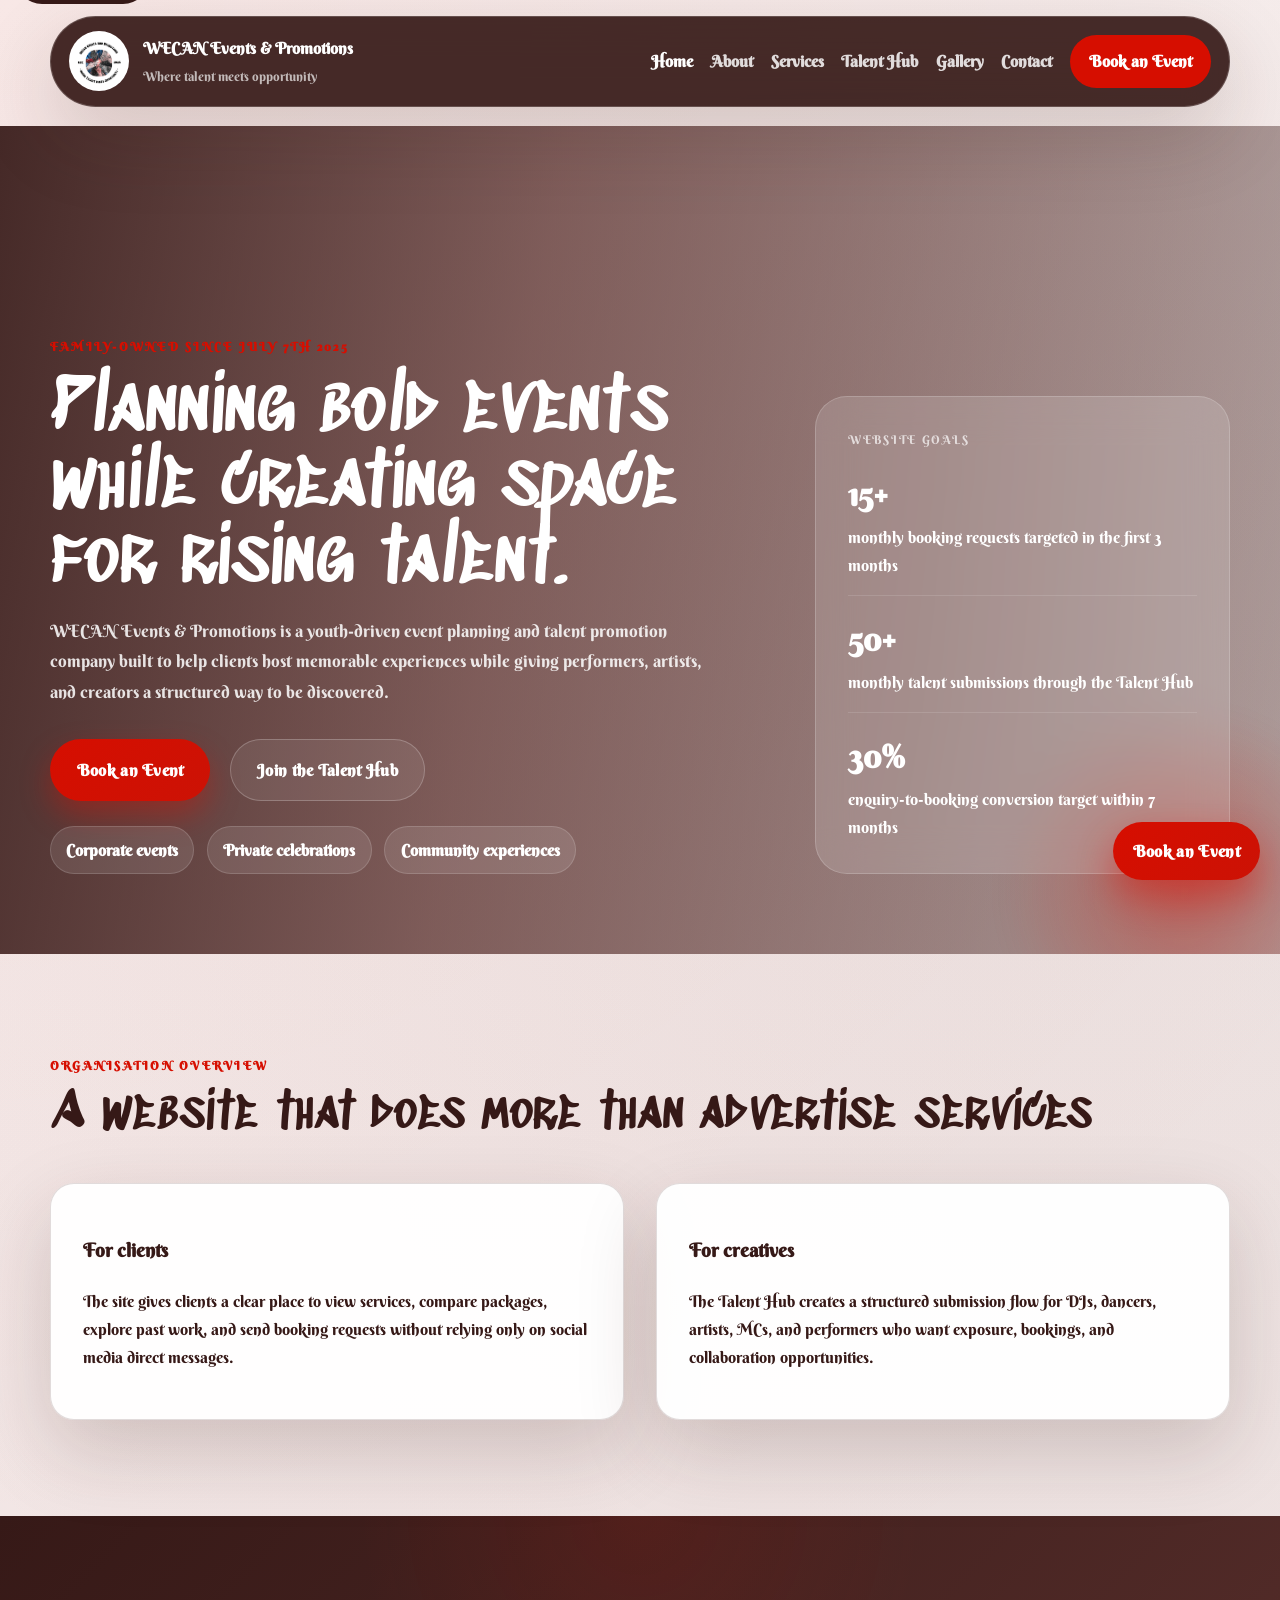
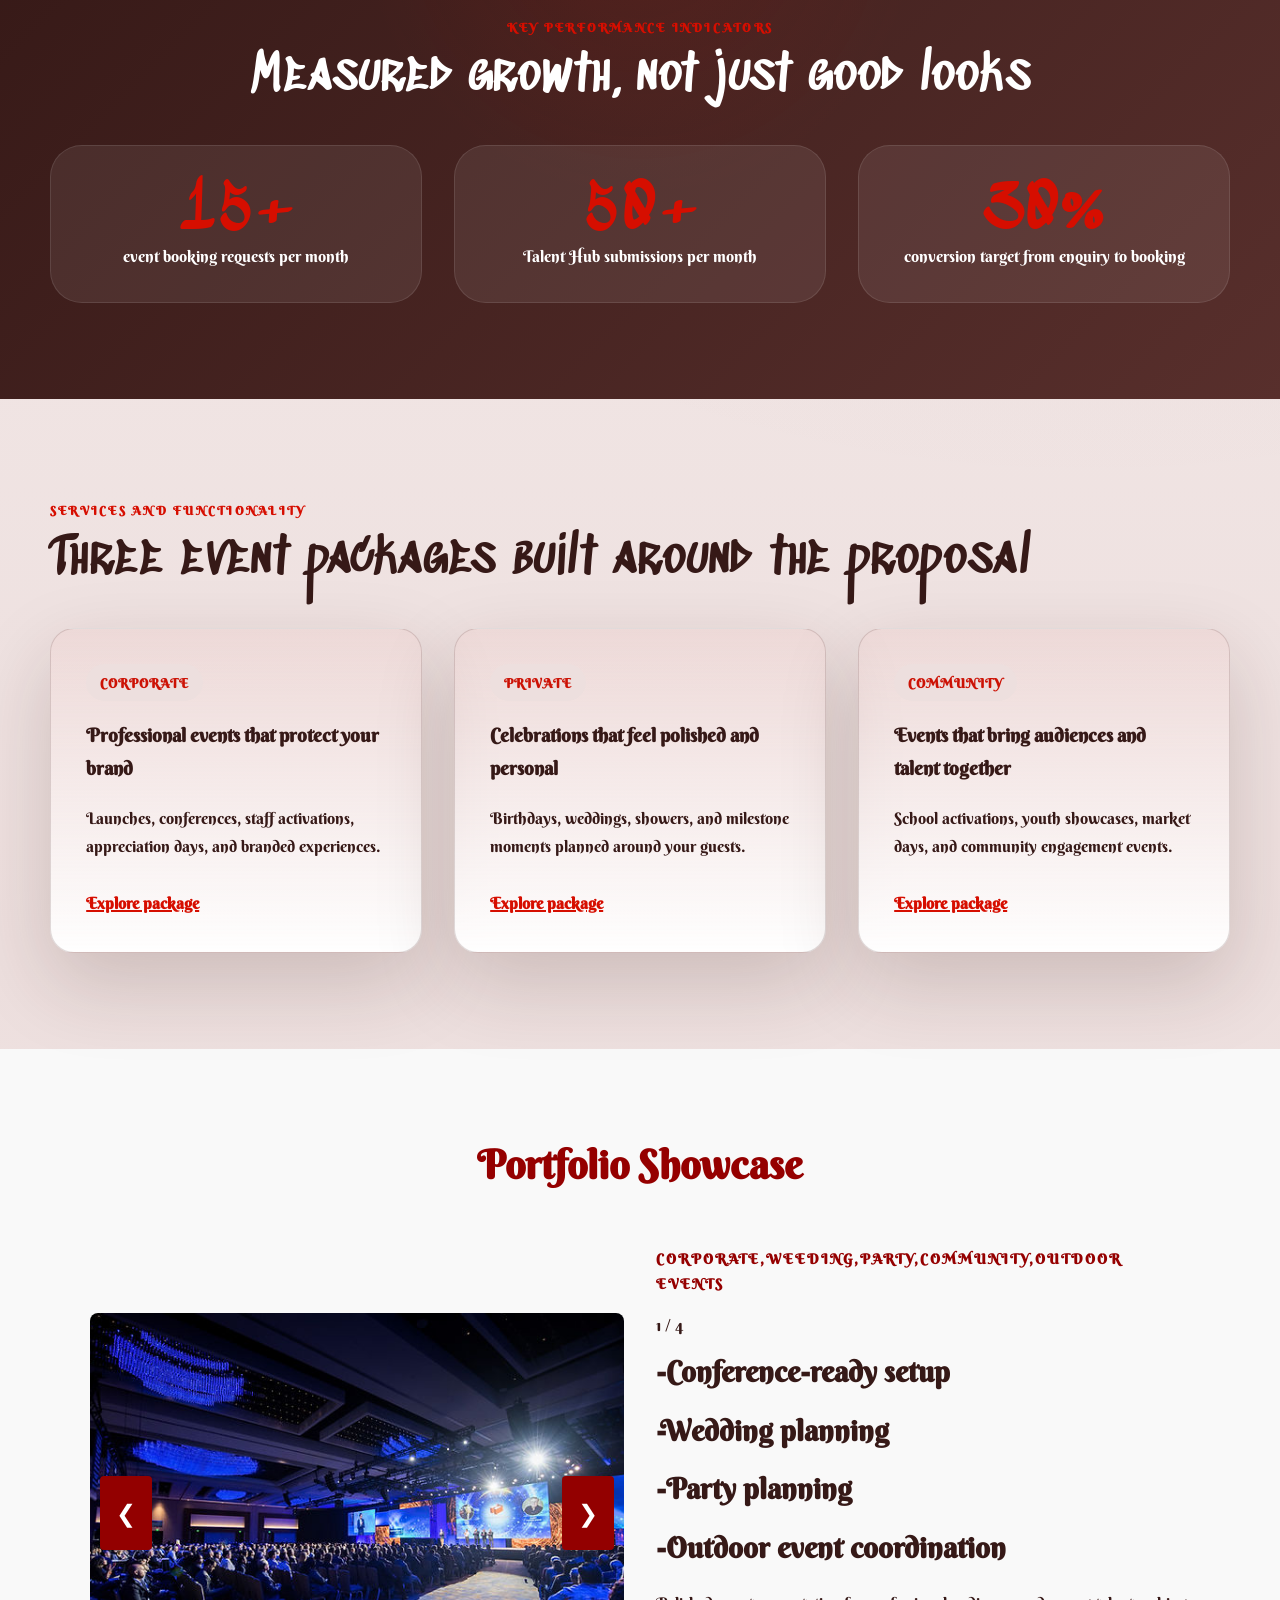
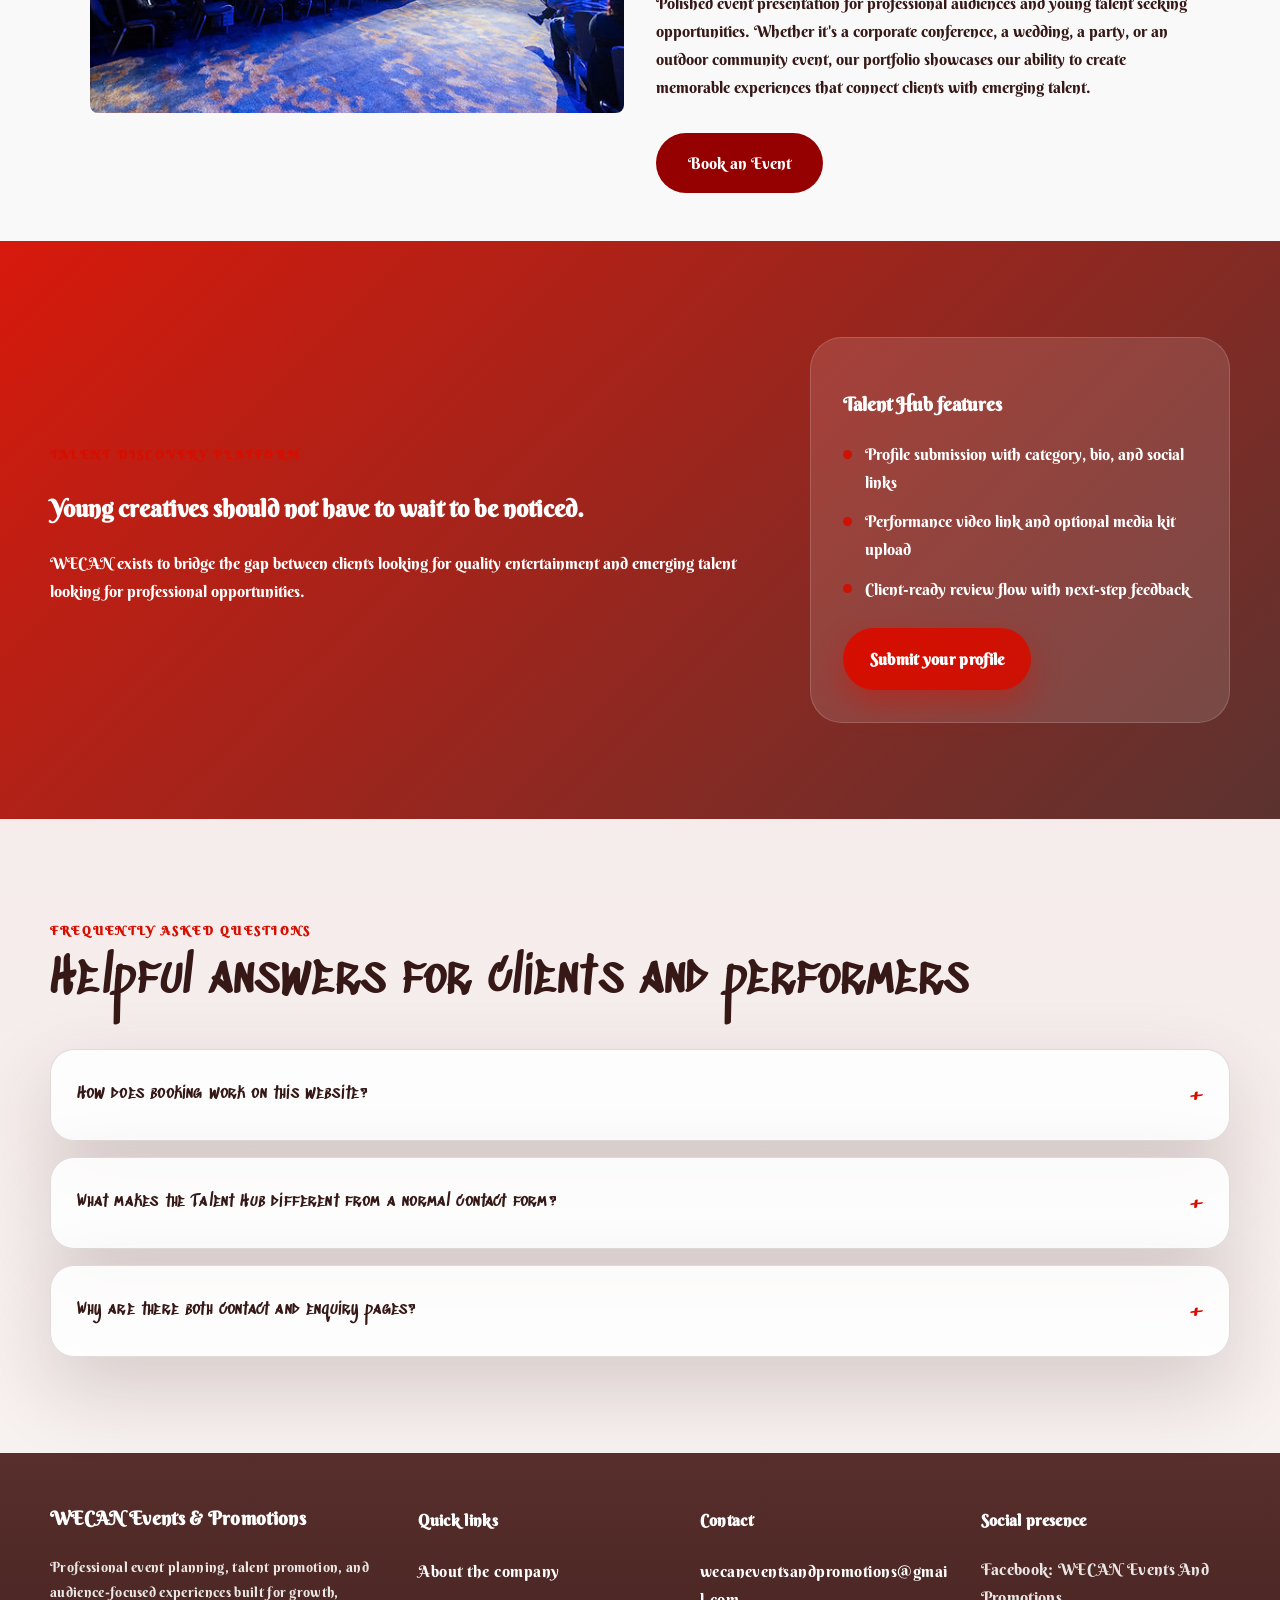
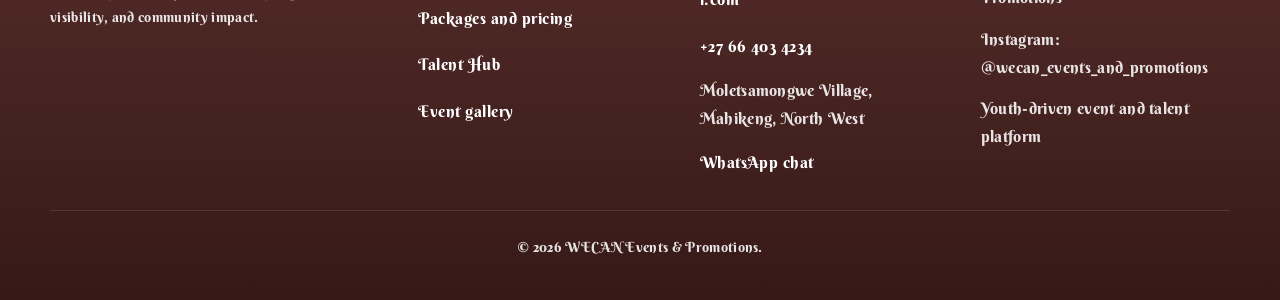
==== commit 6b4f4eda: "Added more information on the index page on the portfolio section" ====
--- a/index.html
+++ b/index.html
@@ -199,8 +199,13 @@
         <!-- Info on the right -->
         <div class="portfolio-info">
             <h3 class="category">CORPORATE,WEEDING,PARTY,COMMUNITY,OUTDOOR EVENTS</h3><div class="slide-indicator">1 / 4</div>
-            <h4>From Conference-ready setup </h4>
-            <p>Polished event presentation for professional audiences.</p>
+            <h4>-Conference-ready setup</h4>
+            <h4>-Wedding planning</h4>
+            <h4>-Party planning</h4>
+            <h4>-Outdoor event coordination</h4>
+            <p>Polished event presentation for professional audiences and young talent seeking opportunities.
+               Whether it's a corporate conference, a wedding, a party, or an outdoor community event, our portfolio showcases our ability to create memorable experiences that connect clients with emerging talent. 
+            </p>
             <a href="enquiry.html" class="book-btn">Book an Event</a>
         </div>
     </div>
--- a/css/style.css
+++ b/css/style.css
@@ -1215,4 +1215,22 @@
     .portfolio-container {
         flex-direction: column;
     }
+}
+
+/* Footer Email Overlap Fix - Added 2026-04-19 */
+.site-footer p {
+    word-wrap: break-word;
+    overflow-wrap: break-word;
+    max-width: 100%;
+    margin: 0.5rem 0;
+    font-size: 0.9rem;
+}
+
+.site-footer a {
+    color: #ffffff;
+    word-break: break-word;
+}
+
+.footer-links {
+    gap: 1rem;
 }
